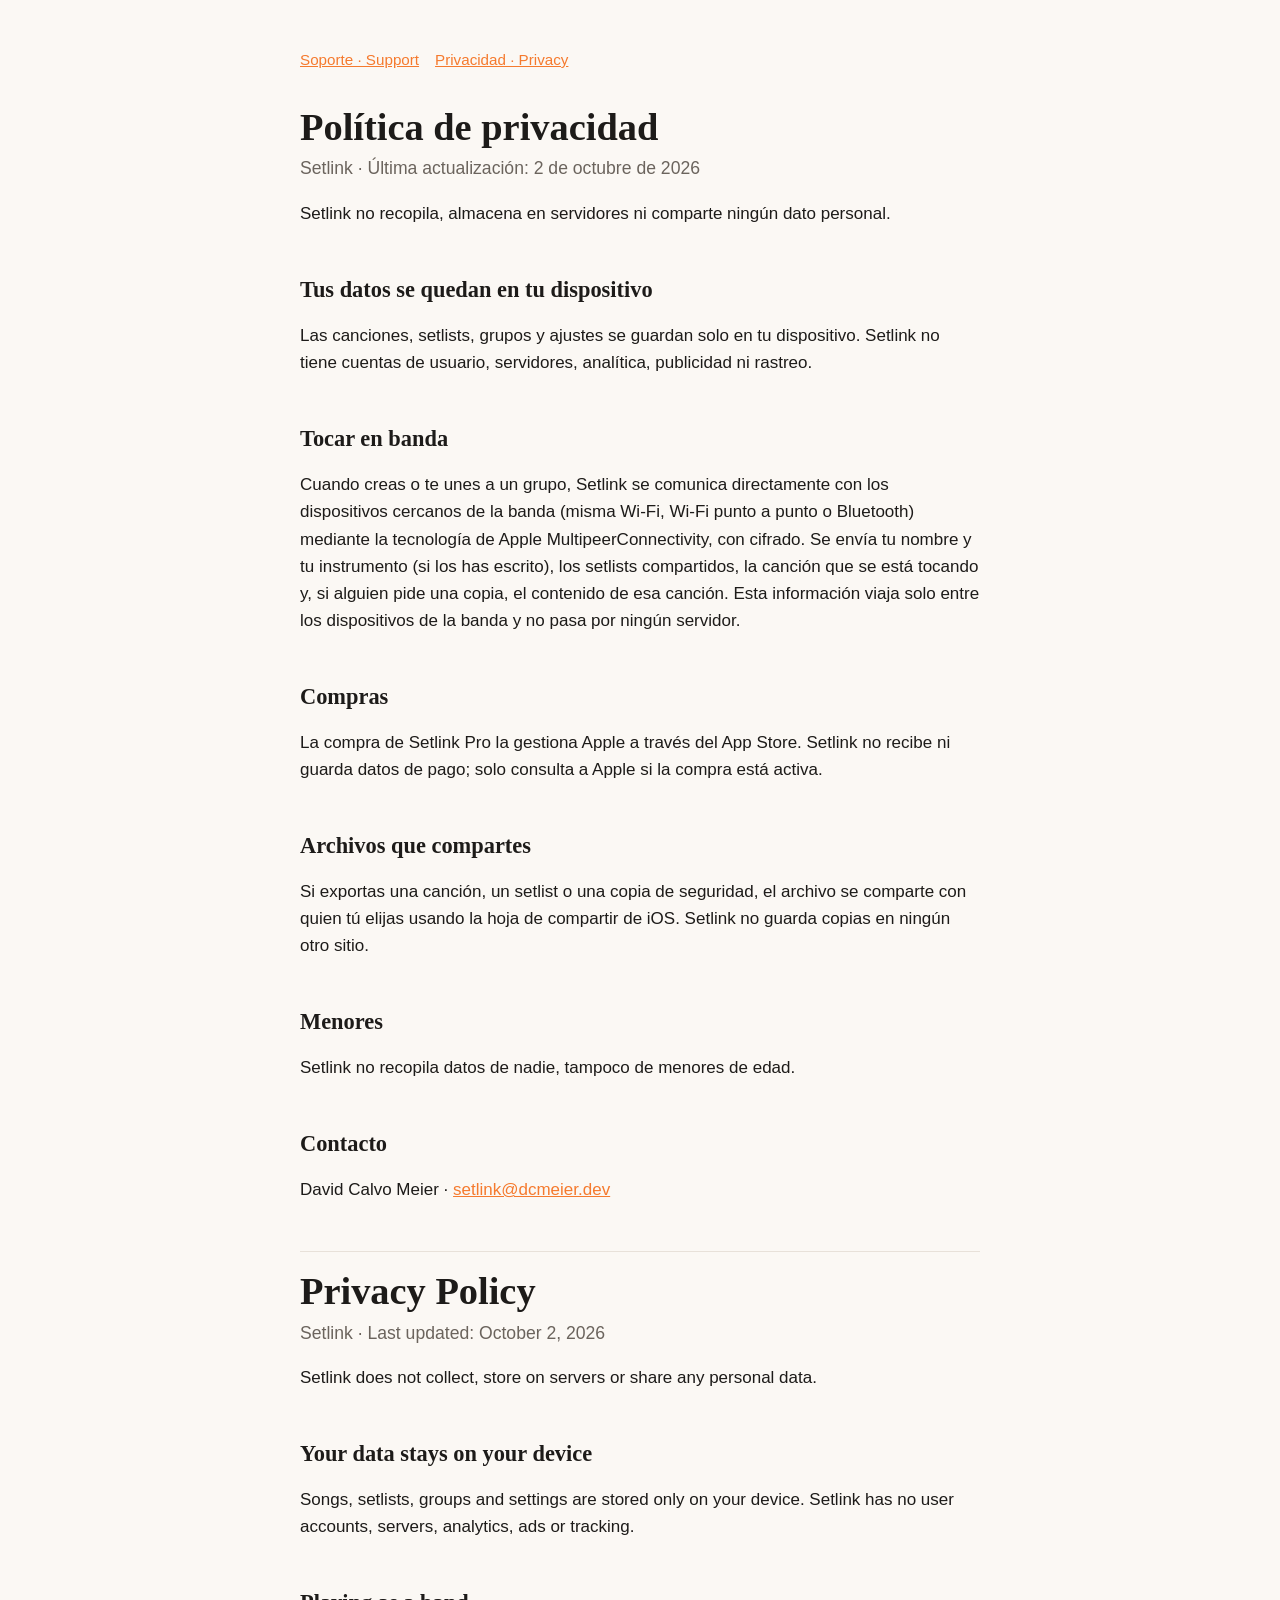
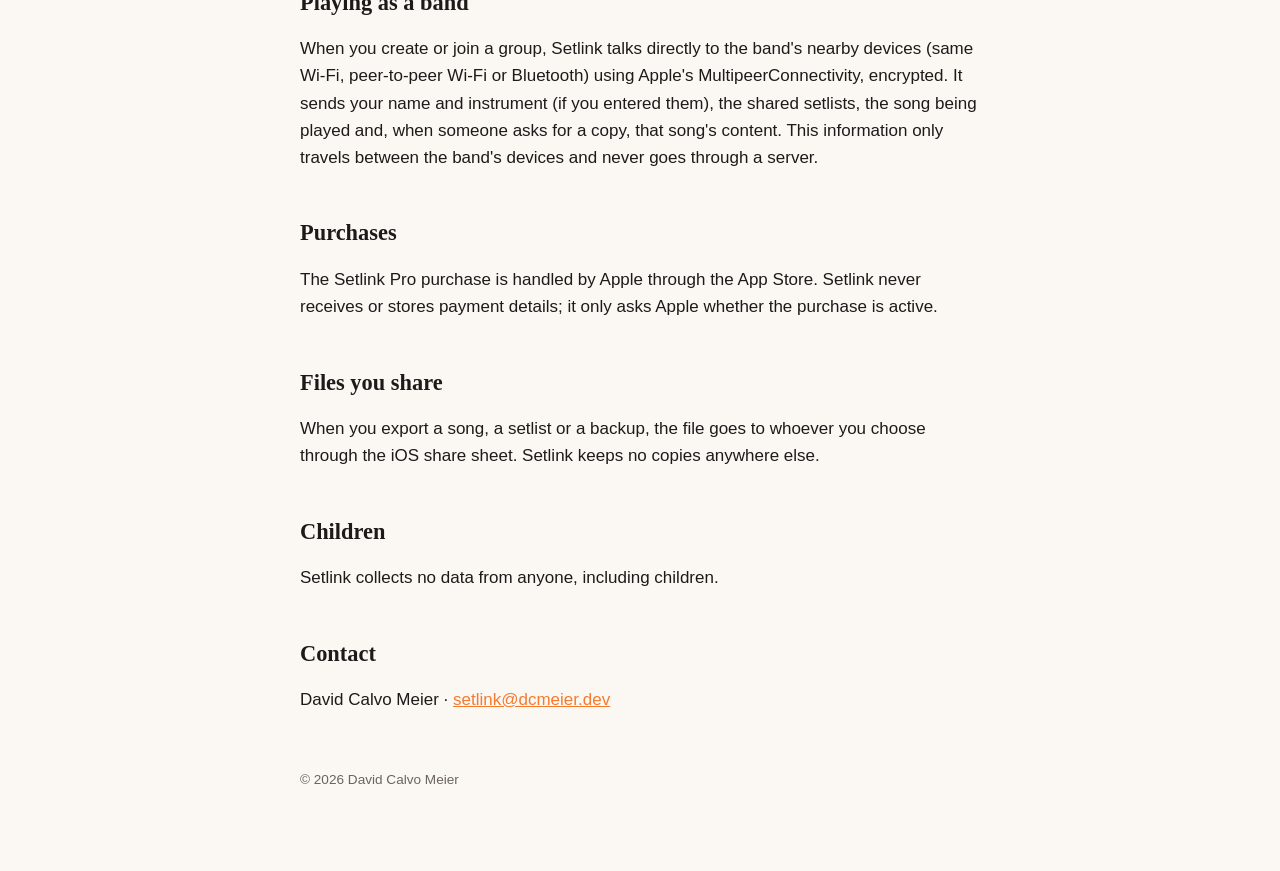
==== privacy.html @ 9ef62451 "Setlink support and privacy pages Co-Authored-By: Claude Opus 5.5 <noreply@anthropic.com>" ====
<!doctype html>
<html lang="es">
<head>
  <meta charset="utf-8">
  <meta name="viewport" content="width=device-width, initial-scale=1">
  <title>Setlink · Privacidad</title>
  <link rel="stylesheet" href="style.css">
</head>
<body>
<main>
  <nav><a href="./">Soporte · Support</a><a href="privacy.html">Privacidad · Privacy</a></nav>

  <h1>Política de privacidad</h1>
  <p class="lead">Setlink · Última actualización: 2 de octubre de 2026</p>

  <p>Setlink no recopila, almacena en servidores ni comparte ningún dato personal.</p>

  <h2>Tus datos se quedan en tu dispositivo</h2>
  <p>Las canciones, setlists, grupos y ajustes se guardan solo en tu dispositivo. Setlink no tiene
  cuentas de usuario, servidores, analítica, publicidad ni rastreo.</p>

  <h2>Tocar en banda</h2>
  <p>Cuando creas o te unes a un grupo, Setlink se comunica directamente con los dispositivos cercanos
  de la banda (misma Wi‑Fi, Wi‑Fi punto a punto o Bluetooth) mediante la tecnología de Apple
  MultipeerConnectivity, con cifrado. Se envía tu nombre y tu instrumento (si los has escrito), los setlists
  compartidos, la canción que se está tocando y, si alguien pide una copia, el contenido de esa canción.
  Esta información viaja solo entre los dispositivos de la banda y no pasa por ningún servidor.</p>

  <h2>Compras</h2>
  <p>La compra de Setlink Pro la gestiona Apple a través del App Store. Setlink no recibe ni guarda
  datos de pago; solo consulta a Apple si la compra está activa.</p>

  <h2>Archivos que compartes</h2>
  <p>Si exportas una canción, un setlist o una copia de seguridad, el archivo se comparte con quien
  tú elijas usando la hoja de compartir de iOS. Setlink no guarda copias en ningún otro sitio.</p>

  <h2>Menores</h2>
  <p>Setlink no recopila datos de nadie, tampoco de menores de edad.</p>

  <h2>Contacto</h2>
  <p>David Calvo Meier · <a href="mailto:setlink@dcmeier.dev">setlink@dcmeier.dev</a></p>

  <section class="lang" lang="en">
    <h1>Privacy Policy</h1>
    <p class="lead">Setlink · Last updated: October 2, 2026</p>
    <p>Setlink does not collect, store on servers or share any personal data.</p>
    <h2>Your data stays on your device</h2>
    <p>Songs, setlists, groups and settings are stored only on your device. Setlink has no user accounts,
    servers, analytics, ads or tracking.</p>
    <h2>Playing as a band</h2>
    <p>When you create or join a group, Setlink talks directly to the band's nearby devices (same Wi‑Fi,
    peer-to-peer Wi‑Fi or Bluetooth) using Apple's MultipeerConnectivity, encrypted. It sends your name and
    instrument (if you entered them), the shared setlists, the song being played and, when someone asks for
    a copy, that song's content. This information only travels between the band's devices and never goes
    through a server.</p>
    <h2>Purchases</h2>
    <p>The Setlink Pro purchase is handled by Apple through the App Store. Setlink never receives or stores
    payment details; it only asks Apple whether the purchase is active.</p>
    <h2>Files you share</h2>
    <p>When you export a song, a setlist or a backup, the file goes to whoever you choose through the iOS
    share sheet. Setlink keeps no copies anywhere else.</p>
    <h2>Children</h2>
    <p>Setlink collects no data from anyone, including children.</p>
    <h2>Contact</h2>
    <p>David Calvo Meier · <a href="mailto:setlink@dcmeier.dev">setlink@dcmeier.dev</a></p>
  </section>

  <footer>© 2026 David Calvo Meier</footer>
</main>
</body>
</html>
---- style.css ----
:root { --bg: #fbf8f4; --fg: #1d1b19; --muted: #6b645d; --accent: #f57a2e; --card: #fff; --line: #e8e1d9; }
@media (prefers-color-scheme: dark) {
  :root { --bg: #141210; --fg: #f3eee8; --muted: #a39b92; --card: #1f1c19; --line: #322d28; }
}
* { box-sizing: border-box; }
body { margin: 0; background: var(--bg); color: var(--fg); font: 17px/1.6 -apple-system, BlinkMacSystemFont, "Segoe UI", sans-serif; }
main { max-width: 720px; margin: 0 auto; padding: 48px 20px 80px; }
h1, h2 { font-family: "New York", Georgia, serif; line-height: 1.2; }
h1 { font-size: 2.4rem; margin: 0 0 4px; }
h2 { font-size: 1.4rem; margin-top: 2.2em; }
.lead { color: var(--muted); font-size: 1.1rem; margin-top: 0; }
a { color: var(--accent); }
nav { display: flex; gap: 16px; margin-bottom: 32px; font-size: .95rem; }
.card { background: var(--card); border: 1px solid var(--line); border-radius: 16px; padding: 20px 24px; margin: 16px 0; }
.lang { border-top: 1px solid var(--line); margin-top: 48px; padding-top: 16px; }
footer { color: var(--muted); font-size: .85rem; margin-top: 56px; }
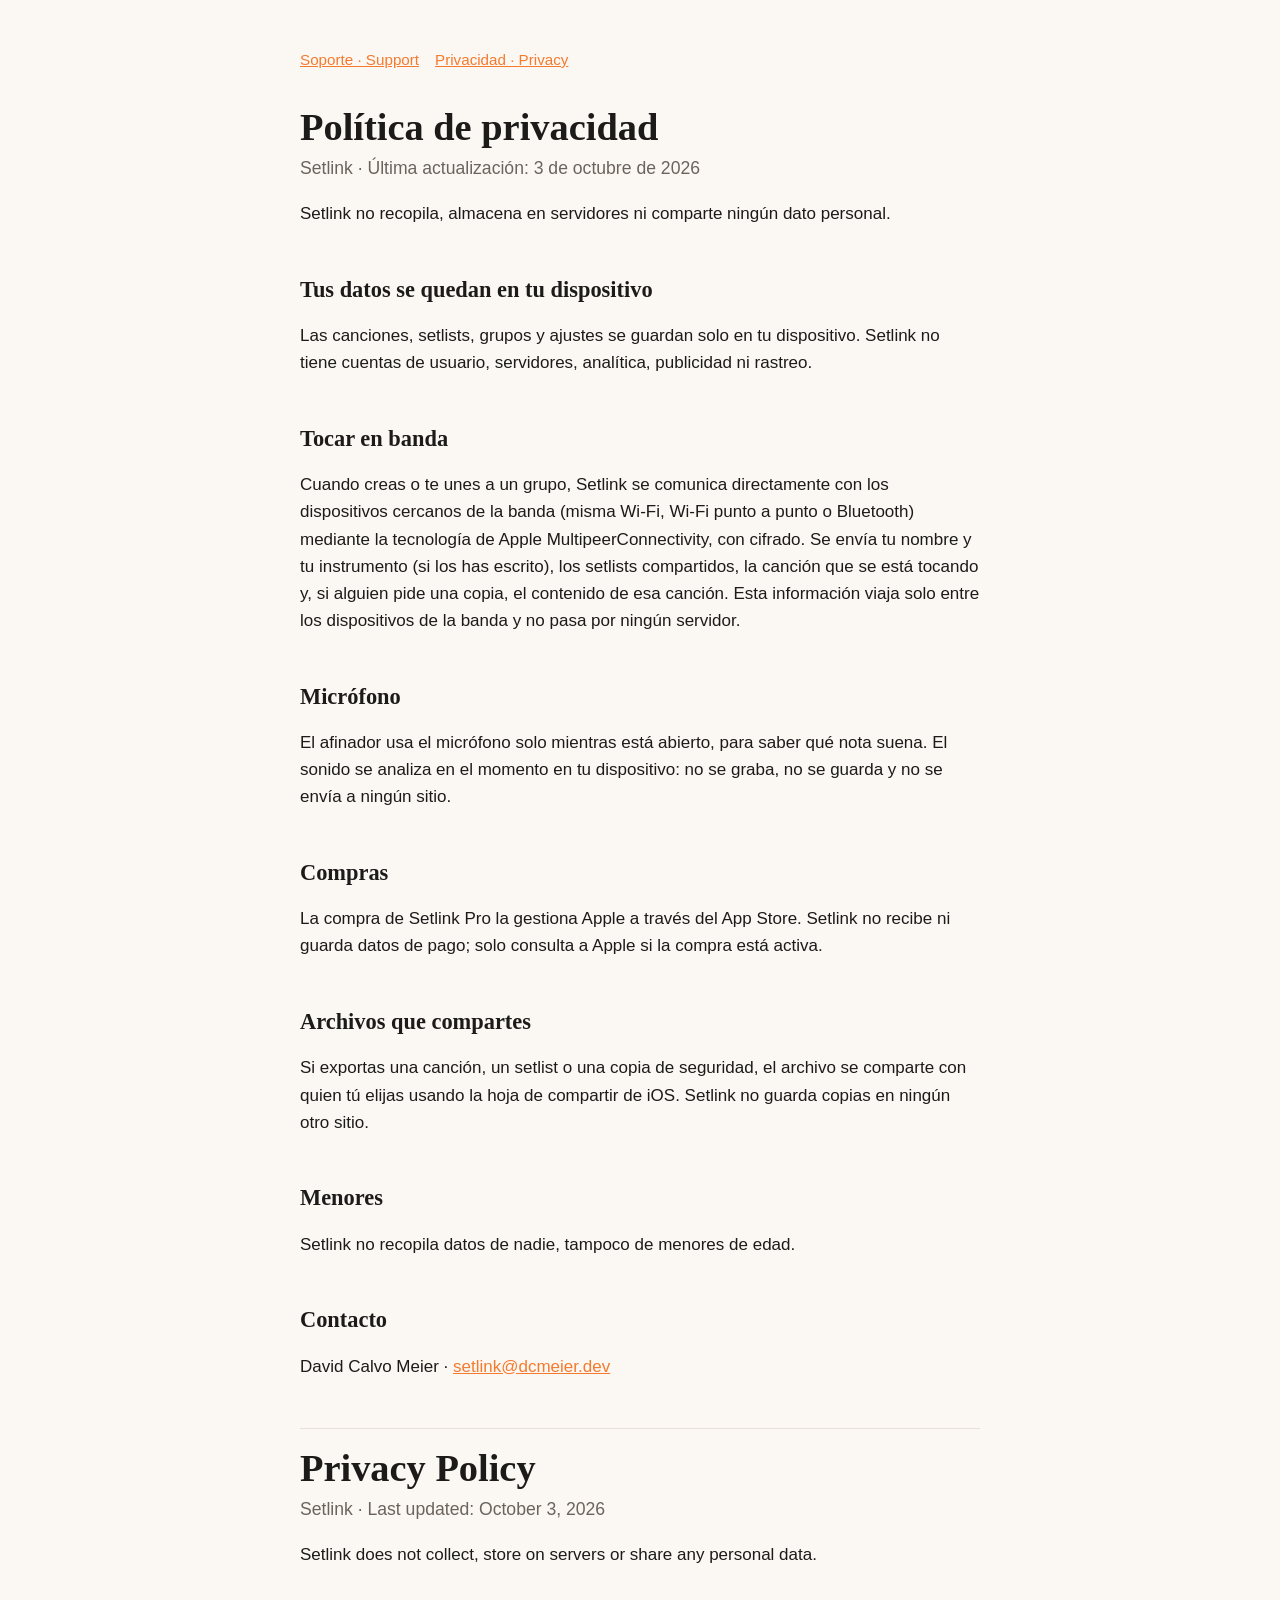
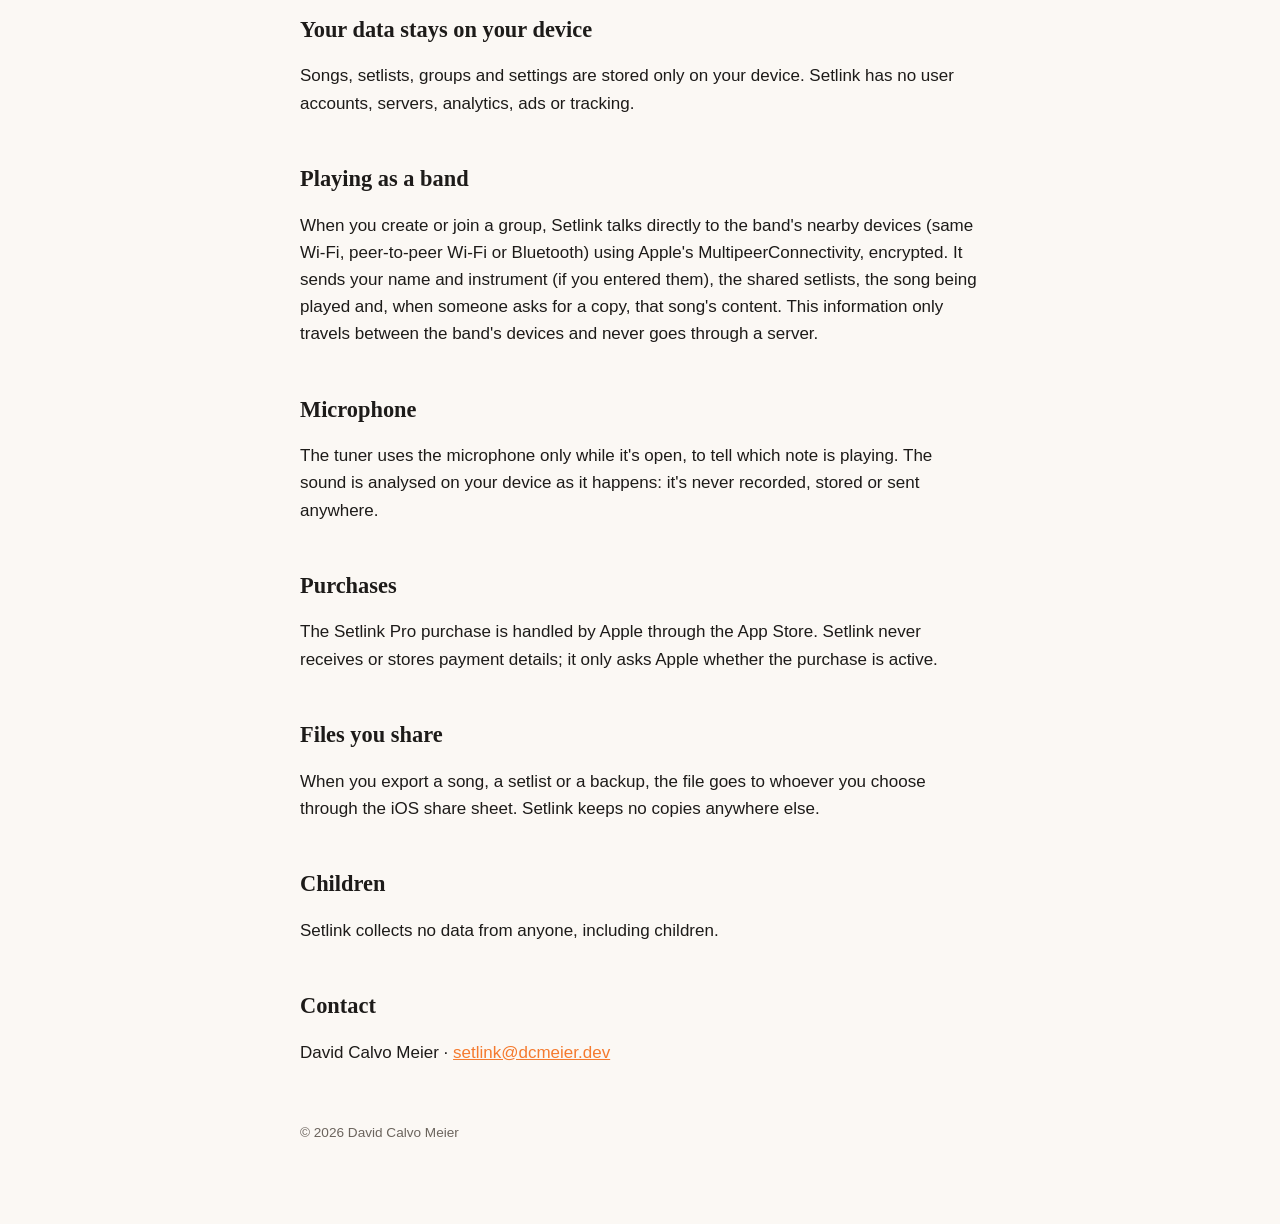
==== commit 2898fa20: "Mention the tuner's microphone use in the privacy policy Co-Authored-By: Claude Opus 5.5 <noreply@an" ====
--- a/privacy.html
+++ b/privacy.html
@@ -11,7 +11,7 @@
   <nav><a href="./">Soporte · Support</a><a href="privacy.html">Privacidad · Privacy</a></nav>
 
   <h1>Política de privacidad</h1>
-  <p class="lead">Setlink · Última actualización: 2 de octubre de 2026</p>
+  <p class="lead">Setlink · Última actualización: 3 de octubre de 2026</p>
 
   <p>Setlink no recopila, almacena en servidores ni comparte ningún dato personal.</p>
 
@@ -25,6 +25,10 @@
   MultipeerConnectivity, con cifrado. Se envía tu nombre y tu instrumento (si los has escrito), los setlists
   compartidos, la canción que se está tocando y, si alguien pide una copia, el contenido de esa canción.
   Esta información viaja solo entre los dispositivos de la banda y no pasa por ningún servidor.</p>
+
+  <h2>Micrófono</h2>
+  <p>El afinador usa el micrófono solo mientras está abierto, para saber qué nota suena. El sonido se analiza
+  en el momento en tu dispositivo: no se graba, no se guarda y no se envía a ningún sitio.</p>
 
   <h2>Compras</h2>
   <p>La compra de Setlink Pro la gestiona Apple a través del App Store. Setlink no recibe ni guarda
@@ -42,7 +46,7 @@
 
   <section class="lang" lang="en">
     <h1>Privacy Policy</h1>
-    <p class="lead">Setlink · Last updated: October 2, 2026</p>
+    <p class="lead">Setlink · Last updated: October 3, 2026</p>
     <p>Setlink does not collect, store on servers or share any personal data.</p>
     <h2>Your data stays on your device</h2>
     <p>Songs, setlists, groups and settings are stored only on your device. Setlink has no user accounts,
@@ -53,6 +57,9 @@
     instrument (if you entered them), the shared setlists, the song being played and, when someone asks for
     a copy, that song's content. This information only travels between the band's devices and never goes
     through a server.</p>
+    <h2>Microphone</h2>
+    <p>The tuner uses the microphone only while it's open, to tell which note is playing. The sound is analysed
+    on your device as it happens: it's never recorded, stored or sent anywhere.</p>
     <h2>Purchases</h2>
     <p>The Setlink Pro purchase is handled by Apple through the App Store. Setlink never receives or stores
     payment details; it only asks Apple whether the purchase is active.</p>
